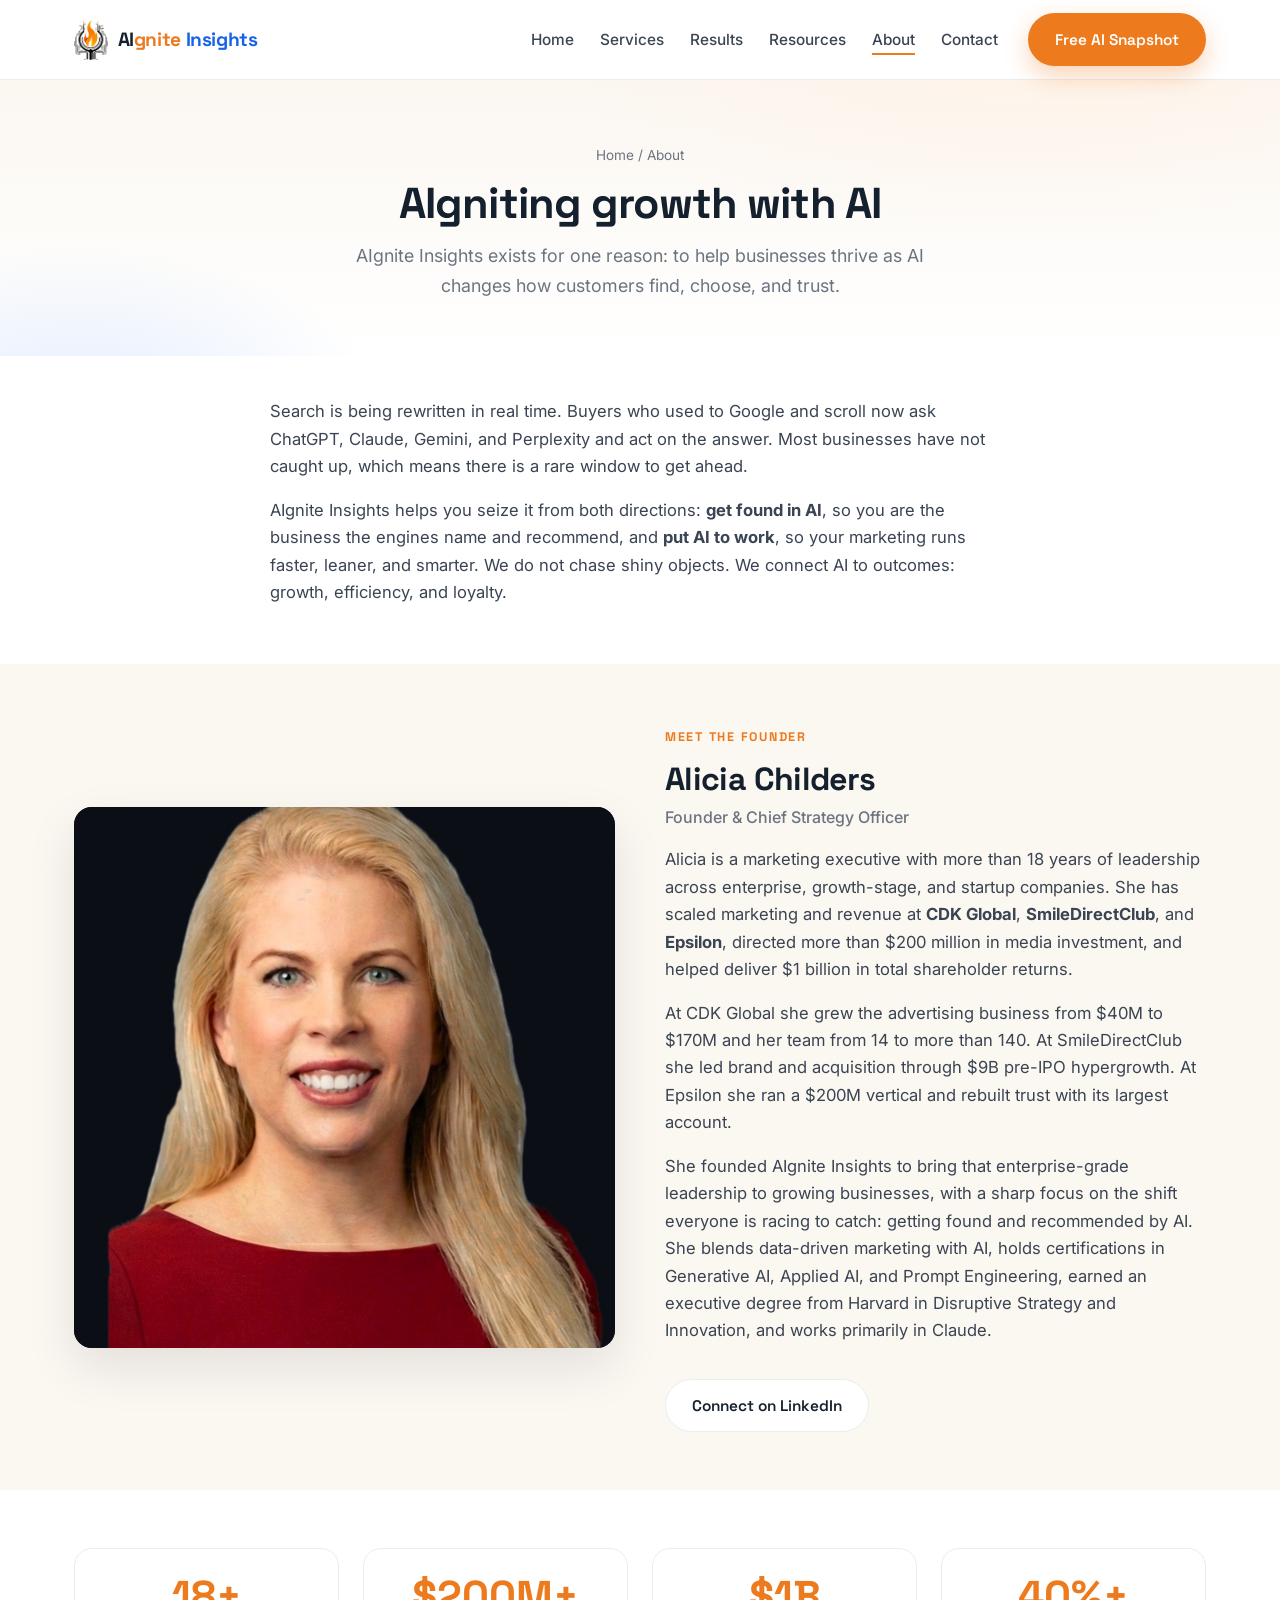
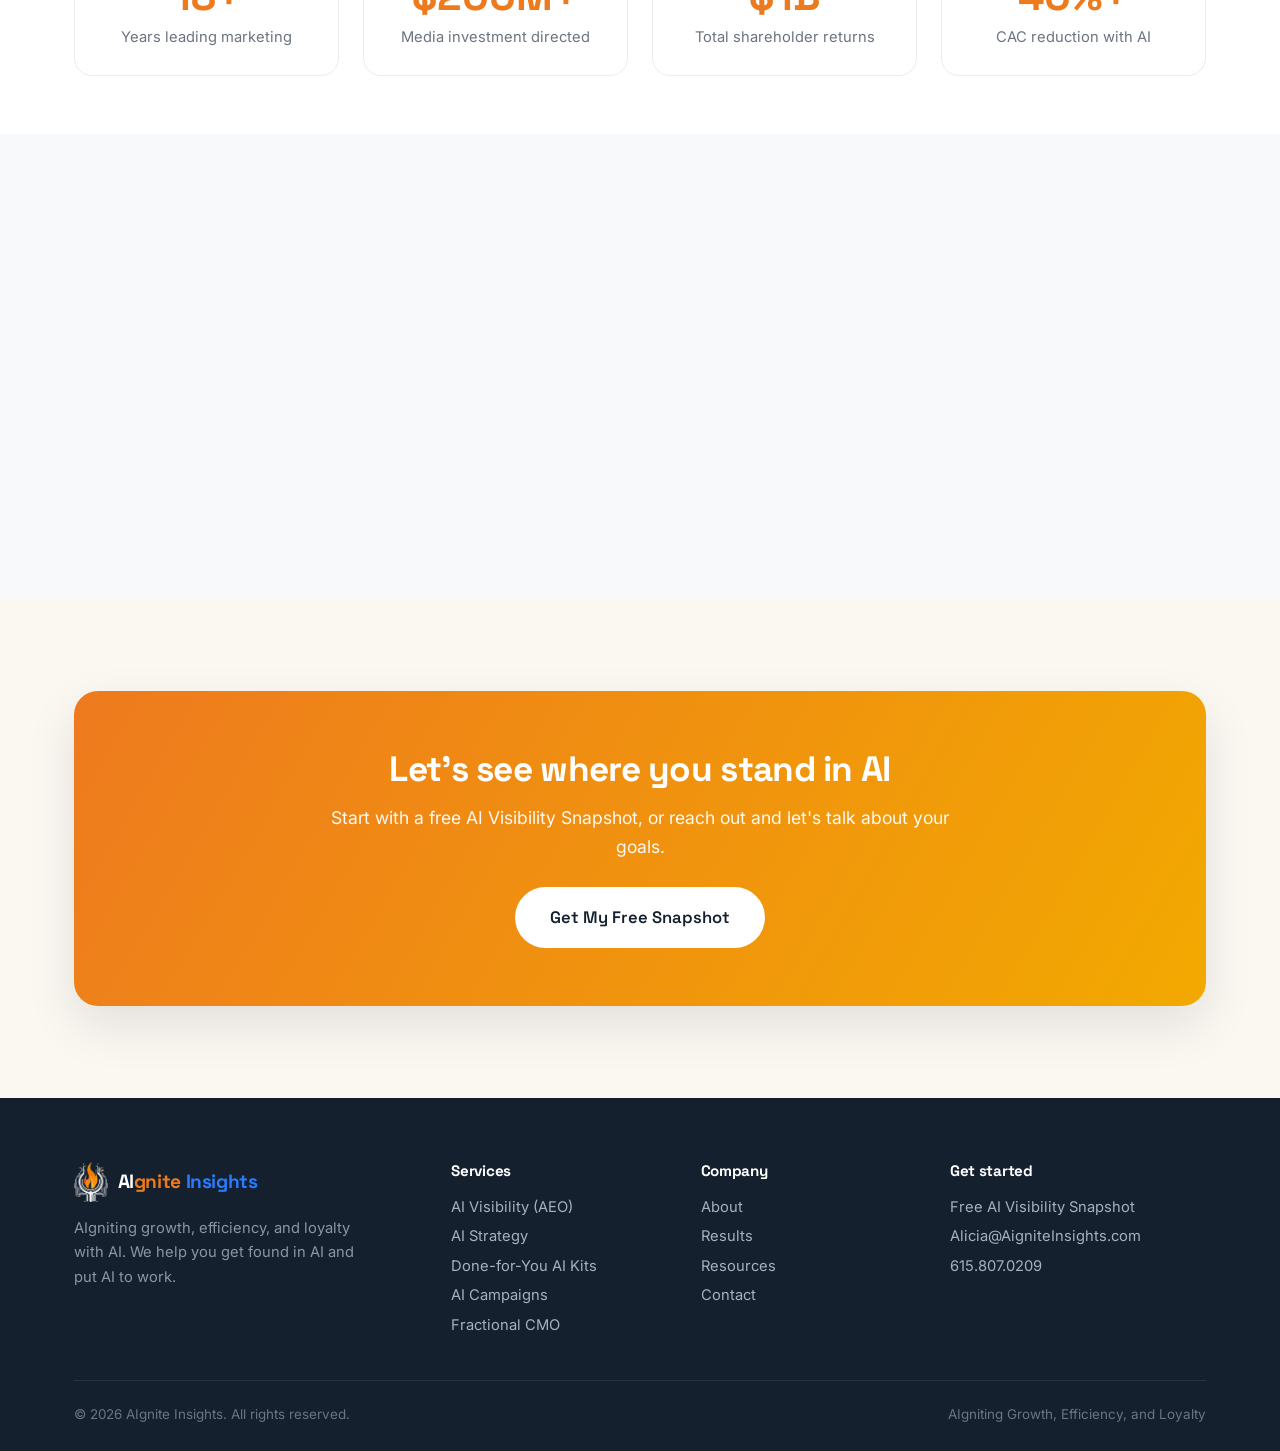
==== about.html @ 769aac4e "Initial AIgnite Insights site: light AEO-native build, AI Visibility Checker, Claude-forward, electr" ====
<!DOCTYPE html>
<html lang="en">
<head>
  <meta charset="UTF-8" />
  <meta name="viewport" content="width=device-width, initial-scale=1.0" />
  <title>About | AIgnite Insights</title>
  <meta name="description" content="AIgnite Insights was founded by Alicia Childers to help businesses get found in AI and put AI to work. AIgniting growth, efficiency, and loyalty with AI." />
  <link rel="preconnect" href="https://fonts.googleapis.com" />
  <link rel="preconnect" href="https://fonts.gstatic.com" crossorigin />
  <link href="https://fonts.googleapis.com/css2?family=Inter:wght@400;500;600;700&family=Space+Grotesk:wght@500;600;700&display=swap" rel="stylesheet" />
  <link rel="icon" type="image/png" href="assets/favicon.png" />
  <link rel="stylesheet" href="css/style.css" />
  <link rel="canonical" href="https://aigniteinsights.com/about.html" />
  <meta property="og:type" content="website" />
  <meta property="og:site_name" content="AIgnite Insights" />
  <meta property="og:title" content="About | AIgnite Insights" />
  <meta property="og:description" content="Founded by Alicia Childers to help businesses get found in AI and put AI to work." />
  <meta property="og:url" content="https://aigniteinsights.com/about.html" />
  <meta property="og:image" content="https://aigniteinsights.com/assets/logo-wordmark-dark.png" />
  <meta name="twitter:card" content="summary_large_image" />
  <script type="application/ld+json">
  {"@context":"https://schema.org","@graph":[
    {"@type":"BreadcrumbList","itemListElement":[
      {"@type":"ListItem","position":1,"name":"Home","item":"https://aigniteinsights.com/"},
      {"@type":"ListItem","position":2,"name":"About","item":"https://aigniteinsights.com/about.html"}]},
    {"@type":"Person","name":"Alicia Childers","jobTitle":"Founder & Chief Strategy Officer","worksFor":{"@type":"Organization","name":"AIgnite Insights"},"description":"Marketing executive with 18+ years scaling brands and revenue at CDK Global, SmileDirectClub, and Epsilon, now helping businesses get found in AI and put AI to work.","alumniOf":{"@type":"CollegeOrUniversity","name":"Harvard University"},"knowsAbout":["AI visibility","Answer Engine Optimization","Generative AI","Marketing strategy","Fractional CMO"],"sameAs":["https://www.linkedin.com/in/aliciachilders/","https://www.linkedin.com/company/aignite-insights"]}
  ]}
  </script>
</head>
<body>
  <header class="header">
    <div class="container nav">
      <a href="index.html" class="logo"><img src="assets/logo-mark-dark.png" alt="AIgnite Insights" /><b>AI<span class="lo">gnite</span> <span class="lb">Insights</span></b></a>
      <nav class="nav__menu">
        <ul class="nav__links">
          <li><a href="index.html">Home</a></li>
          <li><a href="services.html">Services</a></li>
          <li><a href="results.html">Results</a></li>
          <li><a href="resources.html">Resources</a></li>
          <li><a href="about.html" class="active">About</a></li>
          <li><a href="contact.html">Contact</a></li>
        </ul>
        <a href="free-audit.html" class="btn btn--primary">Free AI Snapshot</a>
      </nav>
      <button class="nav__toggle" aria-label="Menu"><span></span><span></span><span></span></button>
    </div>
  </header>

  <section class="page-hero">
    <div class="container">
      <div class="breadcrumb"><a href="index.html">Home</a> / About</div>
      <h1>AIgniting growth with AI</h1>
      <p>AIgnite Insights exists for one reason: to help businesses thrive as AI changes how customers find, choose, and trust.</p>
    </div>
  </section>

  <!-- Intro -->
  <section class="section" style="padding-top:42px;padding-bottom:42px">
    <div class="container">
      <div class="prose reveal">
        <p>Search is being rewritten in real time. Buyers who used to Google and scroll now ask ChatGPT, Claude, Gemini, and Perplexity and act on the answer. Most businesses have not caught up, which means there is a rare window to get ahead.</p>
        <p>AIgnite Insights helps you seize it from both directions: <b>get found in AI</b>, so you are the business the engines name and recommend, and <b>put AI to work</b>, so your marketing runs faster, leaner, and smarter. We do not chase shiny objects. We connect AI to outcomes: growth, efficiency, and loyalty.</p>
      </div>
    </div>
  </section>

  <!-- Founder -->
  <section class="section section--cream" style="padding-top:58px;padding-bottom:58px">
    <div class="container">
      <div class="split">
        <div class="reveal">
          <div class="founder-photo">
            <img src="assets/alicia.jpg" alt="Alicia Childers, Founder of AIgnite Insights" onerror="this.style.display='none'" />
            <span class="mono">AC</span>
          </div>
        </div>
        <div class="reveal">
          <span class="eyebrow">Meet the Founder</span>
          <h2 style="font-size:2rem;margin-bottom:6px">Alicia Childers</h2>
          <p style="color:var(--muted);margin-bottom:16px;font-weight:500">Founder &amp; Chief Strategy Officer</p>
          <div class="prose" style="margin:0">
            <p>Alicia is a marketing executive with more than 18 years of leadership across enterprise, growth-stage, and startup companies. She has scaled marketing and revenue at <b>CDK Global</b>, <b>SmileDirectClub</b>, and <b>Epsilon</b>, directed more than $200 million in media investment, and helped deliver $1 billion in total shareholder returns.</p>
            <p>At CDK Global she grew the advertising business from $40M to $170M and her team from 14 to more than 140. At SmileDirectClub she led brand and acquisition through $9B pre-IPO hypergrowth. At Epsilon she ran a $200M vertical and rebuilt trust with its largest account.</p>
            <p>She founded AIgnite Insights to bring that enterprise-grade leadership to growing businesses, with a sharp focus on the shift everyone is racing to catch: getting found and recommended by AI. She blends data-driven marketing with AI, holds certifications in Generative AI, Applied AI, and Prompt Engineering, earned an executive degree from Harvard in Disruptive Strategy and Innovation, and works primarily in Claude.</p>
          </div>
          <a href="https://www.linkedin.com/in/aliciachilders/" target="_blank" rel="noopener" class="btn btn--outline" style="margin-top:18px">Connect on LinkedIn</a>
        </div>
      </div>
    </div>
  </section>

  <!-- Credibility stats -->
  <section class="section" style="padding-top:58px;padding-bottom:58px">
    <div class="container">
      <div class="grid grid-4">
        <div class="stat reveal"><div class="stat__num">18+</div><div class="stat__lbl">Years leading marketing</div></div>
        <div class="stat reveal"><div class="stat__num">$200M+</div><div class="stat__lbl">Media investment directed</div></div>
        <div class="stat reveal"><div class="stat__num">$1B</div><div class="stat__lbl">Total shareholder returns</div></div>
        <div class="stat reveal"><div class="stat__num">40%+</div><div class="stat__lbl">CAC reduction with AI</div></div>
      </div>
    </div>
  </section>

  <!-- Beliefs -->
  <section class="section section--light" style="padding-top:58px;padding-bottom:58px">
    <div class="container" style="max-width:820px">
      <div class="section-head center reveal"><span class="eyebrow">What We Believe</span><h2>How we think about AI</h2></div>
      <div class="prose reveal" style="max-width:760px">
        <ul>
          <li>AI visibility is the new front door. If AI cannot find you, you are invisible to your next customer.</li>
          <li>AI should serve outcomes, not hype. Every tool and tactic ties back to growth.</li>
          <li>Senior thinking beats more dashboards. You work directly with an experienced strategist.</li>
          <li>Proof over promises. We measure what AI says about you and show it improving.</li>
          <li>We work hands-on in the leading AI tools, with Claude as our primary engine, so our guidance is grounded in what actually works.</li>
        </ul>
      </div>
    </div>
  </section>

  <section class="section section--cream">
    <div class="container">
      <div class="cta-banner reveal">
        <h2>Let's see where you stand in AI</h2>
        <p>Start with a free AI Visibility Snapshot, or reach out and let's talk about your goals.</p>
        <a href="free-audit.html" class="btn btn--light btn--lg">Get My Free Snapshot</a>
      </div>
    </div>
  </section>

  <footer class="footer">
    <div class="container">
      <div class="footer__grid">
        <div>
          <a href="index.html" class="logo"><img src="assets/logo-mark-white.png" alt="AIgnite Insights" style="height:40px" /><b>AI<span class="lo">gnite</span> <span class="lb">Insights</span></b></a>
          <p class="footer__about">AIgniting growth, efficiency, and loyalty with AI. We help you get found in AI and put AI to work.</p>
        </div>
        <div><h4>Services</h4><a href="services.html">AI Visibility (AEO)</a><br/><a href="services.html">AI Strategy</a><br/><a href="services.html">Done-for-You AI Kits</a><br/><a href="services.html">AI Campaigns</a><br/><a href="services.html">Fractional CMO</a></div>
        <div><h4>Company</h4><a href="about.html">About</a><br/><a href="results.html">Results</a><br/><a href="resources.html">Resources</a><br/><a href="contact.html">Contact</a></div>
        <div><h4>Get started</h4><a href="free-audit.html">Free AI Visibility Snapshot</a><br/><a href="mailto:Alicia@AigniteInsights.com">Alicia@AigniteInsights.com</a><br/><a href="tel:6158070209">615.807.0209</a></div>
      </div>
      <div class="footer__bottom">
        <span>&copy; <span id="year">2026</span> AIgnite Insights. All rights reserved.</span>
        <span>AIgniting Growth, Efficiency, and Loyalty</span>
      </div>
    </div>
  </footer>
  <script src="js/main.js"></script>
</body>
</html>
---- css/style.css ----
/* ===== AIgnite Insights — light & airy ===== */
:root{
  --ink:#15202e; --text:#3a4453; --muted:#6b7480; --line:#e9ecf1;
  --orange:#ee7a1e; --orange-bright:#ff8a2b; --gold:#f2a900;
  --soft:#fff3e8; --cream:#fbf7f1; --light:#f7f9fb; --white:#fff;
  --ok:#1d9b54; --bad:#d9534f;
  --radius:18px; --radius-sm:12px;
  --shadow:0 20px 50px rgba(21,32,46,.10);
  --shadow-sm:0 8px 22px rgba(21,32,46,.07);
  --font-head:'Space Grotesk',-apple-system,system-ui,sans-serif;
  --font:'Inter',-apple-system,system-ui,sans-serif;
  --maxw:1180px;
}
*{box-sizing:border-box;margin:0;padding:0}
html{scroll-behavior:smooth}
body{font-family:var(--font);color:var(--text);background:var(--white);line-height:1.65;-webkit-font-smoothing:antialiased}
img{max-width:100%;display:block}
a{color:inherit;text-decoration:none}
h1,h2,h3,h4{font-family:var(--font-head);font-weight:700;line-height:1.12;letter-spacing:-.02em;color:var(--ink)}
.container{max-width:var(--maxw);margin:0 auto;padding:0 24px}
.eyebrow{display:inline-block;font-family:var(--font-head);font-weight:700;font-size:.78rem;letter-spacing:.14em;text-transform:uppercase;color:var(--orange);margin-bottom:14px}
.center{text-align:center}

/* buttons */
.btn{display:inline-flex;align-items:center;justify-content:center;gap:8px;font-family:var(--font-head);font-weight:600;font-size:.96rem;padding:13px 26px;border-radius:999px;border:1.6px solid transparent;cursor:pointer;transition:.2s;white-space:nowrap}
.btn--primary{background:var(--orange);color:#fff;box-shadow:0 10px 24px rgba(238,122,30,.32)}
.btn--primary:hover{background:var(--orange-bright);transform:translateY(-2px);box-shadow:0 16px 32px rgba(238,122,30,.42)}
.btn--outline{background:#fff;color:var(--ink);border-color:var(--line)}
.btn--outline:hover{border-color:var(--orange);color:var(--orange);transform:translateY(-2px)}
.btn--light{background:#fff;color:var(--ink)}
.btn--light:hover{transform:translateY(-2px);box-shadow:var(--shadow-sm)}
.btn--lg{padding:16px 34px;font-size:1.04rem}
.btn--block{display:flex;width:100%}

/* header */
.header{position:sticky;top:0;z-index:50;background:rgba(255,255,255,.9);backdrop-filter:blur(12px);border-bottom:1px solid var(--line)}
.nav{display:flex;align-items:center;justify-content:space-between;padding:13px 24px}
.logo{display:flex;align-items:center;gap:10px}
.logo img{height:40px;width:auto}
.logo b{font-family:var(--font-head);font-weight:700;font-size:1.2rem;color:var(--ink);letter-spacing:-.02em}
.logo b span{color:var(--orange)}
.nav__menu{display:flex;align-items:center;gap:30px}
.nav__links{display:flex;gap:26px;list-style:none}
.nav__links a{font-weight:500;font-size:.96rem;color:var(--text);position:relative;padding:4px 0}
.nav__links a::after{content:"";position:absolute;left:0;bottom:-2px;height:2px;width:0;background:var(--orange);transition:width .2s}
.nav__links a:hover::after,.nav__links a.active::after{width:100%}
.nav__toggle{display:none;background:none;border:0;cursor:pointer;flex-direction:column;gap:5px}
.nav__toggle span{width:24px;height:2px;background:var(--ink)}

/* hero (light) */
.hero{background:radial-gradient(900px 460px at 85% -10%,var(--soft),transparent 60%),linear-gradient(180deg,var(--cream),#fff);overflow:hidden}
.hero__grid{display:grid;grid-template-columns:1.05fr .95fr;gap:54px;align-items:center;padding:70px 24px 80px}
.stars{color:var(--gold);letter-spacing:2px;font-size:1rem}
.hero__rating{display:flex;align-items:center;gap:10px;margin-bottom:18px;font-size:.9rem;color:var(--muted);font-weight:500}
.hero h1{font-size:3.25rem;line-height:1.05;color:var(--ink)}
.hero h1 .grad{color:var(--orange)}
.hero__lead{font-size:1.16rem;color:var(--text);margin:20px 0 24px;max-width:540px}
.hero__points{list-style:none;display:grid;gap:10px;margin-bottom:8px}
.hero__points li{display:flex;gap:10px;align-items:flex-start;font-weight:500;color:var(--ink)}
.hero__points li::before{content:"\2713";flex:0 0 22px;width:22px;height:22px;border-radius:50%;background:var(--soft);color:var(--orange);display:grid;place-items:center;font-weight:800;font-size:.72rem;margin-top:3px}

/* form card */
.form-card{background:#fff;border:1px solid var(--line);border-top:5px solid var(--orange);border-radius:var(--radius);box-shadow:var(--shadow);padding:30px}
.form-card h3{font-size:1.35rem;margin-bottom:4px}
.form-card>p{color:var(--muted);font-size:.94rem;margin-bottom:18px}
.field{margin-bottom:13px}
.field label{display:block;font-size:.8rem;font-weight:600;color:var(--muted);margin-bottom:5px}
.field input,.field select,.field textarea{width:100%;padding:12px 14px;border:1px solid var(--line);border-radius:var(--radius-sm);font-family:var(--font);font-size:.96rem;background:#fff;color:var(--ink)}
.field input:focus,.field select:focus,.field textarea:focus{outline:none;border-color:var(--orange);box-shadow:0 0 0 3px rgba(238,122,30,.12)}
.form-note{font-size:.78rem;color:var(--muted);margin-top:10px;text-align:center}
.form-status{font-size:.9rem;margin-top:12px;text-align:center}

/* trust bar */
.trustbar{background:#fff;border-bottom:1px solid var(--line);padding:24px 0}
.trustbar .container{display:flex;align-items:center;justify-content:center;gap:8px 30px;flex-wrap:wrap}
.trustbar p{width:100%;text-align:center;font-family:var(--font-head);font-size:.72rem;letter-spacing:.16em;text-transform:uppercase;color:var(--muted);margin-bottom:4px}
.trustbar span{font-family:var(--font-head);font-weight:600;color:#9aa3b0;font-size:1.05rem}

/* sections */
.section{padding:92px 0}
.section--cream{background:var(--cream)}
.section--light{background:var(--light)}
.section-head{max-width:740px;margin:0 auto 52px}
.section-head.center{text-align:center}
.section-head h2{font-size:2.4rem}
.section-head p{margin-top:14px;font-size:1.12rem;color:var(--muted)}

/* grids + cards */
.grid{display:grid;gap:24px}
.grid-2{grid-template-columns:repeat(2,1fr)}
.grid-3{grid-template-columns:repeat(3,1fr)}
.grid-4{grid-template-columns:repeat(4,1fr)}
.card{background:#fff;border:1px solid var(--line);border-radius:var(--radius);padding:30px;transition:.22s}
.card:hover{transform:translateY(-6px);box-shadow:var(--shadow);border-color:transparent}
.card__icon{width:52px;height:52px;border-radius:14px;display:grid;place-items:center;font-size:1.45rem;background:var(--soft);margin-bottom:18px}
.card h3{font-size:1.2rem;margin-bottom:9px}
.card p{font-size:.97rem;color:var(--muted)}
.card .more{display:inline-block;margin-top:14px;font-family:var(--font-head);font-weight:600;font-size:.9rem;color:var(--orange)}
.card--feature{border-color:rgba(238,122,30,.4);background:linear-gradient(180deg,#fff,var(--soft))}

/* steps / process */
.steps{display:grid;grid-template-columns:repeat(3,1fr);gap:26px;position:relative}
.step{background:#fff;border:1px solid var(--line);border-radius:var(--radius);padding:30px;text-align:center}
.step__num{width:54px;height:54px;border-radius:50%;margin:0 auto 16px;display:grid;place-items:center;font-family:var(--font-head);font-weight:700;font-size:1.3rem;color:#fff;background:linear-gradient(135deg,var(--orange),var(--gold))}
.step h3{font-size:1.18rem;margin-bottom:8px}
.step p{color:var(--muted);font-size:.96rem}

/* framework pillars */
.framework{display:grid;grid-template-columns:repeat(4,1fr);gap:22px}
.fw{background:#fff;border:1px solid var(--line);border-radius:var(--radius);padding:26px;text-align:center}
.fw b{display:block;font-family:var(--font-head);font-size:1.3rem;color:var(--orange);margin-bottom:8px}
.fw p{font-size:.92rem;color:var(--muted)}

/* comparison table */
.compare{width:100%;border-collapse:separate;border-spacing:0;background:#fff;border:1px solid var(--line);border-radius:var(--radius);overflow:hidden;box-shadow:var(--shadow-sm)}
.compare th,.compare td{padding:16px 18px;text-align:left;border-bottom:1px solid var(--line);font-size:.98rem}
.compare thead th{font-family:var(--font-head);font-size:.95rem;background:var(--light)}
.compare thead th:nth-child(3){color:var(--orange)}
.compare td:first-child{font-weight:500;color:var(--ink)}
.compare tr:last-child td{border-bottom:0}
.compare .x{color:var(--bad);font-weight:700}
.compare .v{color:var(--ok);font-weight:700}

/* checker tool */
.checker{background:#fff;border:1px solid var(--line);border-radius:22px;box-shadow:var(--shadow);max-width:760px;margin:0 auto;overflow:hidden}
.checker__head{background:linear-gradient(120deg,var(--orange),var(--gold));color:#fff;padding:26px 30px}
.checker__head h3{color:#fff;font-size:1.4rem}
.checker__head p{color:rgba(255,255,255,.92);font-size:.95rem;margin-top:4px}
.checker__body{padding:30px}
.checker__progress{height:6px;background:var(--line);border-radius:999px;overflow:hidden;margin-bottom:22px}
.checker__progress i{display:block;height:100%;width:0;background:var(--orange);transition:width .35s}
.q__num{font-family:var(--font-head);font-size:.8rem;font-weight:600;letter-spacing:.1em;text-transform:uppercase;color:var(--muted);margin-bottom:8px}
.q__text{font-family:var(--font-head);font-weight:600;font-size:1.25rem;color:var(--ink);margin-bottom:20px}
.q__opts{display:grid;gap:12px}
.opt{display:flex;align-items:center;gap:12px;width:100%;text-align:left;padding:15px 18px;border:1.5px solid var(--line);border-radius:var(--radius-sm);background:#fff;cursor:pointer;font-size:1rem;font-weight:500;color:var(--ink);transition:.16s}
.opt:hover{border-color:var(--orange);background:var(--soft)}
.opt b{margin-left:auto;color:var(--muted);font-size:.85rem;font-weight:500}
/* result */
.result{text-align:center}
.gauge{--p:0;width:170px;height:170px;border-radius:50%;margin:6px auto 18px;display:grid;place-items:center;background:conic-gradient(var(--orange) calc(var(--p)*1%),var(--line) 0)}
.gauge__inner{width:128px;height:128px;border-radius:50%;background:#fff;display:grid;place-items:center;flex-direction:column}
.gauge__num{font-family:var(--font-head);font-weight:700;font-size:2.6rem;color:var(--ink);line-height:1}
.gauge__lbl{font-size:.74rem;letter-spacing:.12em;text-transform:uppercase;color:var(--muted)}
.result h3{font-size:1.5rem;margin-bottom:8px}
.result__band{display:inline-block;font-family:var(--font-head);font-weight:700;font-size:.85rem;letter-spacing:.08em;text-transform:uppercase;padding:6px 16px;border-radius:999px;margin-bottom:14px}
.result p{color:var(--text);max-width:520px;margin:0 auto 22px}
.result .lead-mini{border-top:1px solid var(--line);padding-top:22px;margin-top:6px;text-align:left}

/* testimonials */
.testi{background:#fff;border:1px solid var(--line);border-radius:var(--radius);padding:28px;box-shadow:var(--shadow-sm)}
.testi__stars{color:var(--gold);letter-spacing:2px;margin-bottom:12px}
.testi__text{font-size:1rem;color:var(--text);margin-bottom:16px}
.testi__who{font-family:var(--font-head);font-weight:600;color:var(--ink);font-size:.95rem}
.testi__who small{display:block;font-weight:400;color:var(--muted);font-size:.85rem;margin-top:2px}

/* stat tiles */
.stat{background:#fff;border:1px solid var(--line);border-radius:var(--radius);padding:26px;text-align:center}
.stat__num{font-family:var(--font-head);font-weight:700;font-size:2.6rem;color:var(--orange);line-height:1}
.stat__lbl{color:var(--muted);font-size:.92rem;margin-top:8px}

/* split */
.split{display:grid;grid-template-columns:1fr 1fr;gap:50px;align-items:center}

/* CTA banner */
.cta-banner{background:linear-gradient(120deg,var(--orange),var(--gold));border-radius:24px;padding:58px;text-align:center;color:#fff;box-shadow:var(--shadow)}
.cta-banner h2{color:#fff;font-size:2.2rem}
.cta-banner p{color:rgba(255,255,255,.95);max-width:620px;margin:14px auto 26px;font-size:1.1rem}

/* FAQ */
.faq{border-bottom:1px solid var(--line);padding:18px 0}
.faq summary{font-family:var(--font-head);font-weight:600;font-size:1.06rem;color:var(--ink);cursor:pointer;list-style:none;display:flex;justify-content:space-between;gap:16px;align-items:center}
.faq summary::-webkit-details-marker{display:none}
.faq summary::after{content:"+";color:var(--orange);font-size:1.5rem;font-weight:700;line-height:1}
.faq[open] summary::after{content:"\2212"}
.faq__a{padding-top:12px}
.faq__a p{color:var(--muted)}

/* footer */
.footer{background:var(--ink);color:#a7b0bd;padding:64px 0 26px}
.footer .logo b{color:#fff}
.footer__grid{display:grid;grid-template-columns:1.6fr 1fr 1fr 1.2fr;gap:36px;margin-bottom:40px}
.footer__about{margin-top:14px;font-size:.92rem;max-width:300px;color:#8b95a3}
.footer h4{color:#fff;font-size:.95rem;margin-bottom:14px}
.footer a{color:#a7b0bd;font-size:.92rem;line-height:2}
.footer a:hover{color:var(--orange-bright)}
.footer__bottom{border-top:1px solid rgba(255,255,255,.08);padding-top:22px;display:flex;justify-content:space-between;gap:16px;flex-wrap:wrap;font-size:.84rem;color:#6b7480}

/* reveal */
.reveal{opacity:0;transform:translateY(22px);transition:opacity .6s ease,transform .6s ease}
.reveal.in{opacity:1;transform:none}
@media(prefers-reduced-motion:reduce){.reveal{opacity:1;transform:none}}

/* responsive */
@media(max-width:920px){
  .hero__grid,.split{grid-template-columns:1fr;gap:36px}
  .grid-3,.grid-4,.framework{grid-template-columns:repeat(2,1fr)}
  .steps{grid-template-columns:1fr}
  .nav__menu{position:fixed;inset:62px 0 auto 0;background:#fff;flex-direction:column;gap:0;padding:10px 24px 24px;border-bottom:1px solid var(--line);box-shadow:var(--shadow);transform:translateY(-130%);transition:.3s;align-items:stretch}
  .nav__menu.open{transform:none}
  .nav__links{flex-direction:column;gap:0}
  .nav__links li{border-bottom:1px solid var(--line)}
  .nav__links a{display:block;padding:14px 0}
  .nav__menu .btn{margin-top:14px}
  .nav__toggle{display:flex}
  .hero h1{font-size:2.5rem}
  .section{padding:64px 0}
  .section-head h2{font-size:1.9rem}
}
@media(max-width:560px){
  .grid-3,.grid-4,.grid-2,.framework{grid-template-columns:1fr}
  .cta-banner{padding:38px 22px}
  .compare th,.compare td{padding:12px 12px;font-size:.9rem}
}

/* interior utilities */
.breadcrumb{font-size:.85rem;color:var(--muted);margin-bottom:12px}
.breadcrumb a:hover{color:var(--orange)}
.page-hero{background:radial-gradient(800px 360px at 80% -20%,var(--soft),transparent 60%),linear-gradient(180deg,var(--cream),#fff);padding:64px 0 56px;text-align:center}
.page-hero h1{font-size:2.7rem}
.page-hero p{max-width:640px;margin:14px auto 0;font-size:1.12rem;color:var(--muted)}
.prose{max-width:740px;margin:0 auto;color:var(--text)}
.prose p{margin-bottom:16px;font-size:1.04rem}
.prose h2{margin:30px 0 12px;font-size:1.55rem;color:var(--ink)}
.prose ul{margin:0 0 16px 0;list-style:none;display:grid;gap:10px}
.prose ul li{display:flex;gap:10px}.prose ul li::before{content:"\2713";color:var(--orange);font-weight:800}
.svc{padding:46px 0;border-bottom:1px solid var(--line)}
.svc:last-child{border-bottom:0}
.svc__tag{font-family:var(--font-head);font-weight:700;font-size:.78rem;letter-spacing:.12em;text-transform:uppercase;color:var(--orange);margin-bottom:8px}
.svc h2{font-size:1.9rem;margin-bottom:10px}
.svc .meta{margin-top:14px;font-size:.95rem;color:var(--muted)}
.svc .meta b{color:var(--ink)}

/* ===== Electric blue supporting accent (hot-flame core) ===== */
:root{ --electric:#2b7bff; --electric-deep:#1763e6; --electric-bright:#3d8bff; }
.hero h1 .grad{background:linear-gradient(102deg,var(--orange-bright) 30%,#ff5a2a 47%,var(--electric-bright) 88%);-webkit-background-clip:text;background-clip:text;-webkit-text-fill-color:transparent}
.hero{background:radial-gradient(900px 460px at 85% -10%,var(--soft),transparent 60%),radial-gradient(640px 360px at 4% 120%,rgba(43,123,255,.16),transparent 62%),linear-gradient(180deg,var(--cream),#fff)}
.page-hero{background:radial-gradient(800px 360px at 80% -20%,var(--soft),transparent 60%),radial-gradient(520px 300px at 6% 125%,rgba(43,123,255,.14),transparent 60%),linear-gradient(180deg,var(--cream),#fff)}
.fw b{color:var(--electric-deep)}
.card .more{color:var(--electric-deep)}
.card .more:hover{color:var(--orange)}
.checker__progress i{background:linear-gradient(90deg,var(--orange),var(--electric))}
.compare thead th:nth-child(3){color:var(--electric-deep)}
.logo b .lo{color:var(--orange)}
.logo b .lb{color:var(--electric-deep)}
.footer .logo b .lb{color:var(--electric)}
.trustbar span{color:var(--electric-deep)} /* all engine names in electric blue */

/* founder photo */
.founder-photo{position:relative;aspect-ratio:1/1;border-radius:var(--radius);background:linear-gradient(135deg,#11161f,#243044);box-shadow:var(--shadow);overflow:hidden;display:grid;place-items:center}
.founder-photo img{position:absolute;inset:0;width:100%;height:100%;object-fit:cover;object-position:50% 12%}
.founder-photo .mono{font-family:var(--font-head);font-weight:700;font-size:4.5rem;background:linear-gradient(120deg,var(--orange-bright),var(--electric));-webkit-background-clip:text;background-clip:text;-webkit-text-fill-color:transparent}
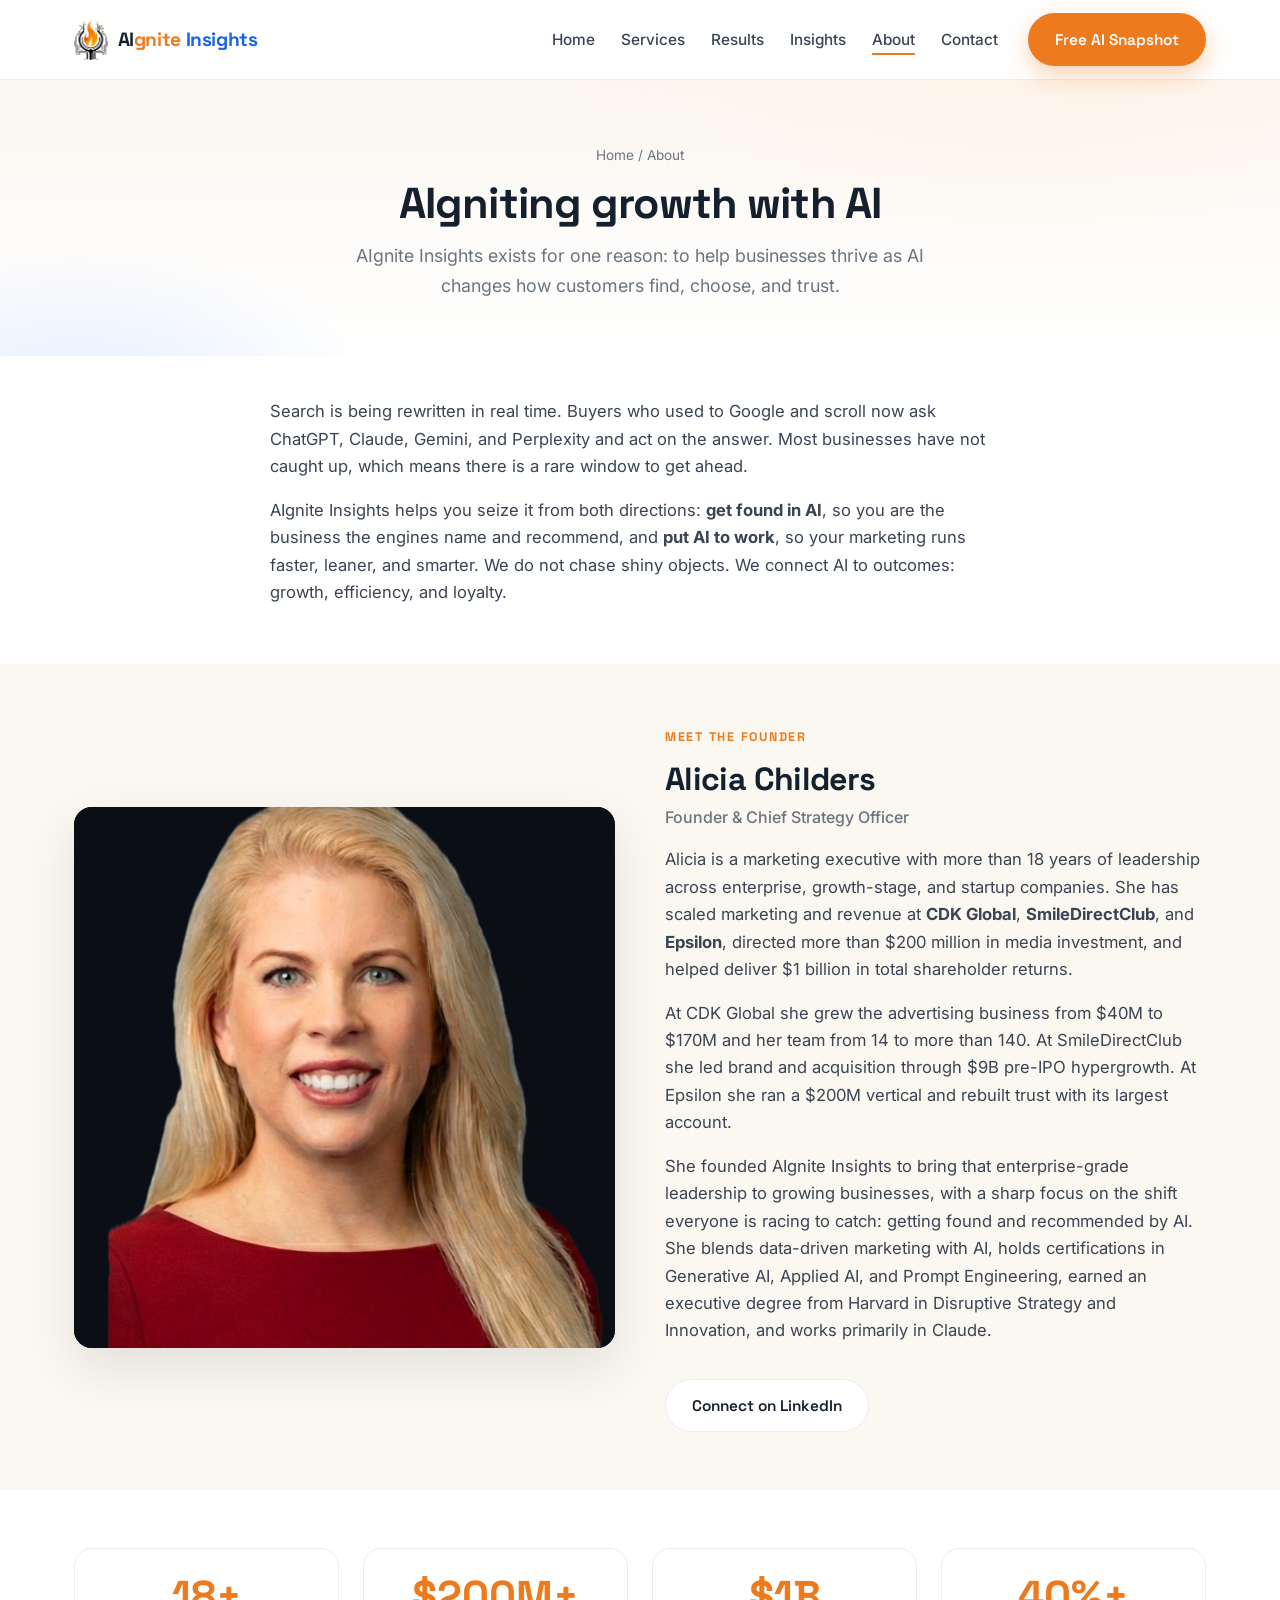
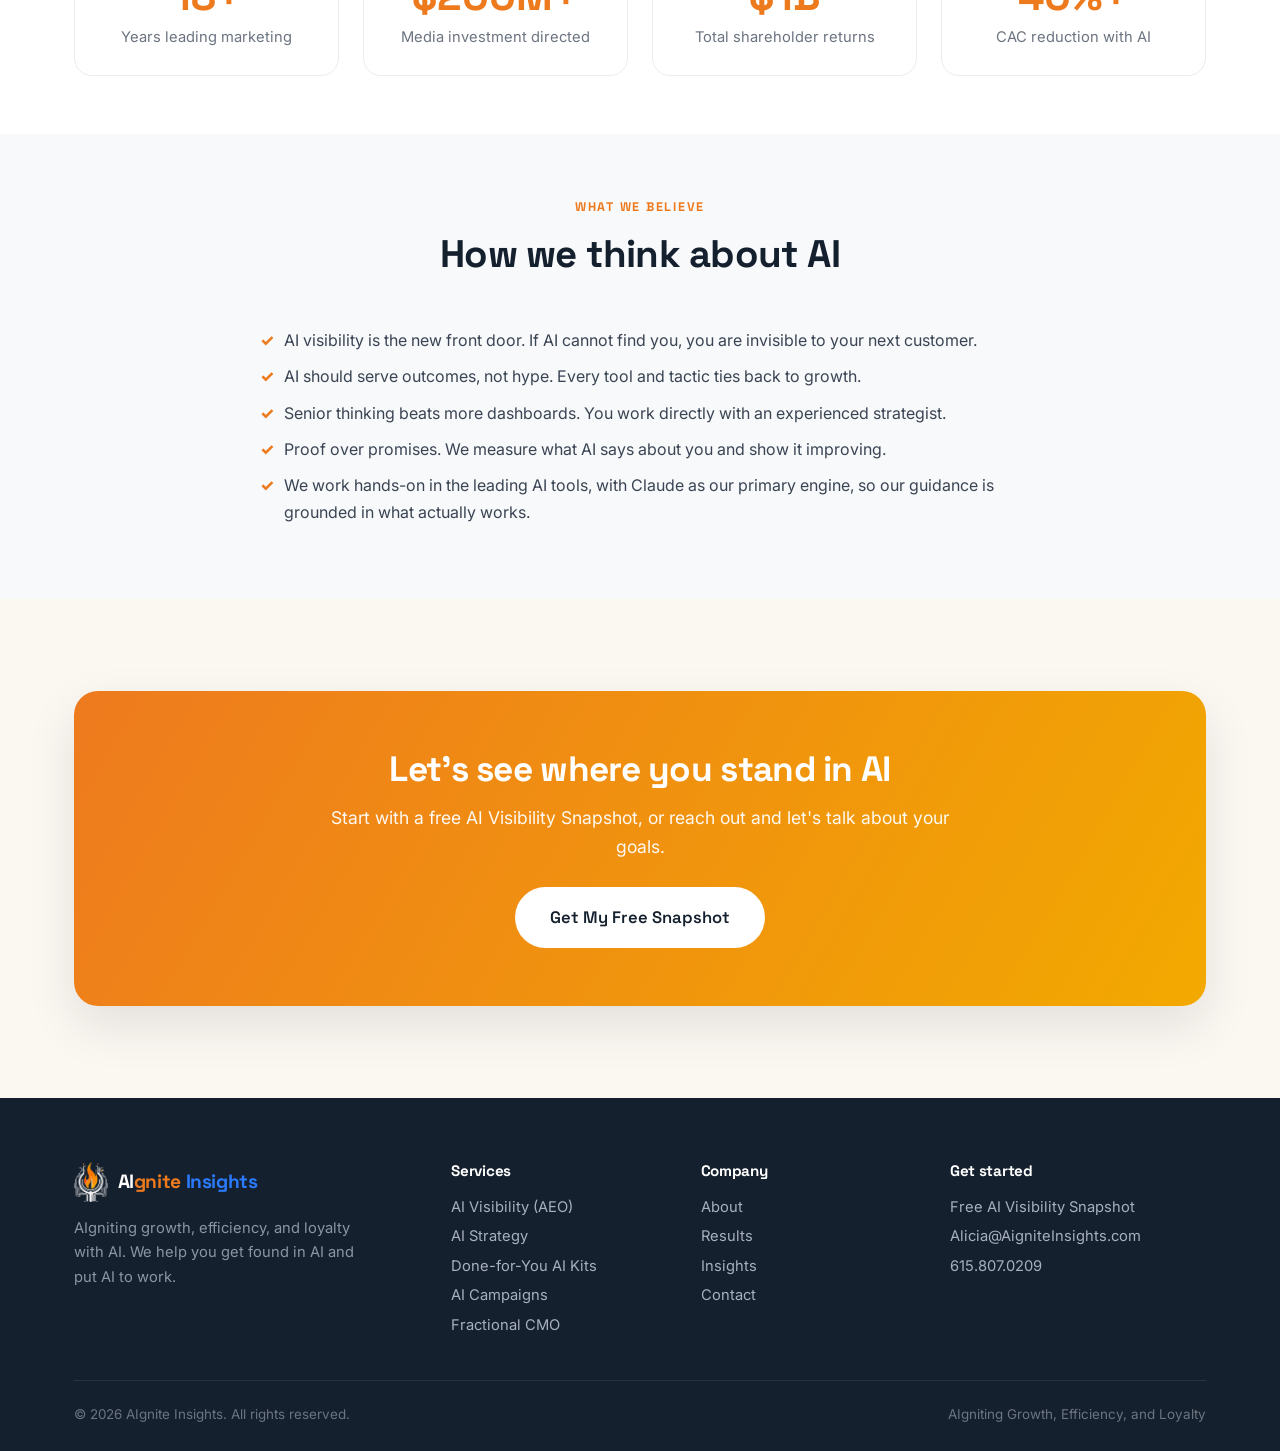
==== commit 7d7831ab: "Rename Resources nav/footer label to Insights site-wide" ====
--- a/about.html
+++ b/about.html
@@ -36,7 +36,7 @@
           <li><a href="index.html">Home</a></li>
           <li><a href="services.html">Services</a></li>
           <li><a href="results.html">Results</a></li>
-          <li><a href="resources.html">Resources</a></li>
+          <li><a href="resources.html">Insights</a></li>
           <li><a href="about.html" class="active">About</a></li>
           <li><a href="contact.html">Contact</a></li>
         </ul>
@@ -135,7 +135,7 @@
           <p class="footer__about">AIgniting growth, efficiency, and loyalty with AI. We help you get found in AI and put AI to work.</p>
         </div>
         <div><h4>Services</h4><a href="services.html">AI Visibility (AEO)</a><br/><a href="services.html">AI Strategy</a><br/><a href="services.html">Done-for-You AI Kits</a><br/><a href="services.html">AI Campaigns</a><br/><a href="services.html">Fractional CMO</a></div>
-        <div><h4>Company</h4><a href="about.html">About</a><br/><a href="results.html">Results</a><br/><a href="resources.html">Resources</a><br/><a href="contact.html">Contact</a></div>
+        <div><h4>Company</h4><a href="about.html">About</a><br/><a href="results.html">Results</a><br/><a href="resources.html">Insights</a><br/><a href="contact.html">Contact</a></div>
         <div><h4>Get started</h4><a href="free-audit.html">Free AI Visibility Snapshot</a><br/><a href="mailto:Alicia@AigniteInsights.com">Alicia@AigniteInsights.com</a><br/><a href="tel:6158070209">615.807.0209</a></div>
       </div>
       <div class="footer__bottom">
--- a/css/style.css
+++ b/css/style.css
@@ -249,3 +249,15 @@
 .founder-photo{position:relative;aspect-ratio:1/1;border-radius:var(--radius);background:linear-gradient(135deg,#11161f,#243044);box-shadow:var(--shadow);overflow:hidden;display:grid;place-items:center}
 .founder-photo img{position:absolute;inset:0;width:100%;height:100%;object-fit:cover;object-position:50% 12%}
 .founder-photo .mono{font-family:var(--font-head);font-weight:700;font-size:4.5rem;background:linear-gradient(120deg,var(--orange-bright),var(--electric));-webkit-background-clip:text;background-clip:text;-webkit-text-fill-color:transparent}
+
+/* ===== Insights / articles ===== */
+.article-meta{display:flex;flex-wrap:wrap;gap:14px;align-items:center;color:var(--muted);font-size:.95rem;margin-top:14px}
+.article-meta .tag{display:inline-block;background:rgba(43,123,255,.10);color:var(--electric-deep);font-weight:600;font-size:.8rem;letter-spacing:.02em;padding:4px 10px;border-radius:999px}
+.article-body{max-width:760px}
+.article-body .lead{font-size:1.2rem;line-height:1.6;color:var(--ink);font-weight:500;margin-bottom:22px}
+.article-body h2{font-family:var(--font-head);font-size:1.5rem;margin:32px 0 10px}
+.article-body .takeaway{background:var(--soft);border-left:4px solid var(--orange);border-radius:10px;padding:18px 22px;margin:26px 0}
+.article-body .takeaway b{color:var(--orange)}
+.article-source{margin-top:30px;padding-top:18px;border-top:1px solid var(--line,#e7e9ee);color:var(--muted);font-size:.92rem}
+.post-card .tag{display:inline-block;background:rgba(43,123,255,.10);color:var(--electric-deep);font-weight:600;font-size:.74rem;letter-spacing:.02em;padding:3px 9px;border-radius:999px;margin-bottom:12px}
+.post-card .post-date{display:block;color:var(--muted);font-size:.85rem;margin-top:10px}
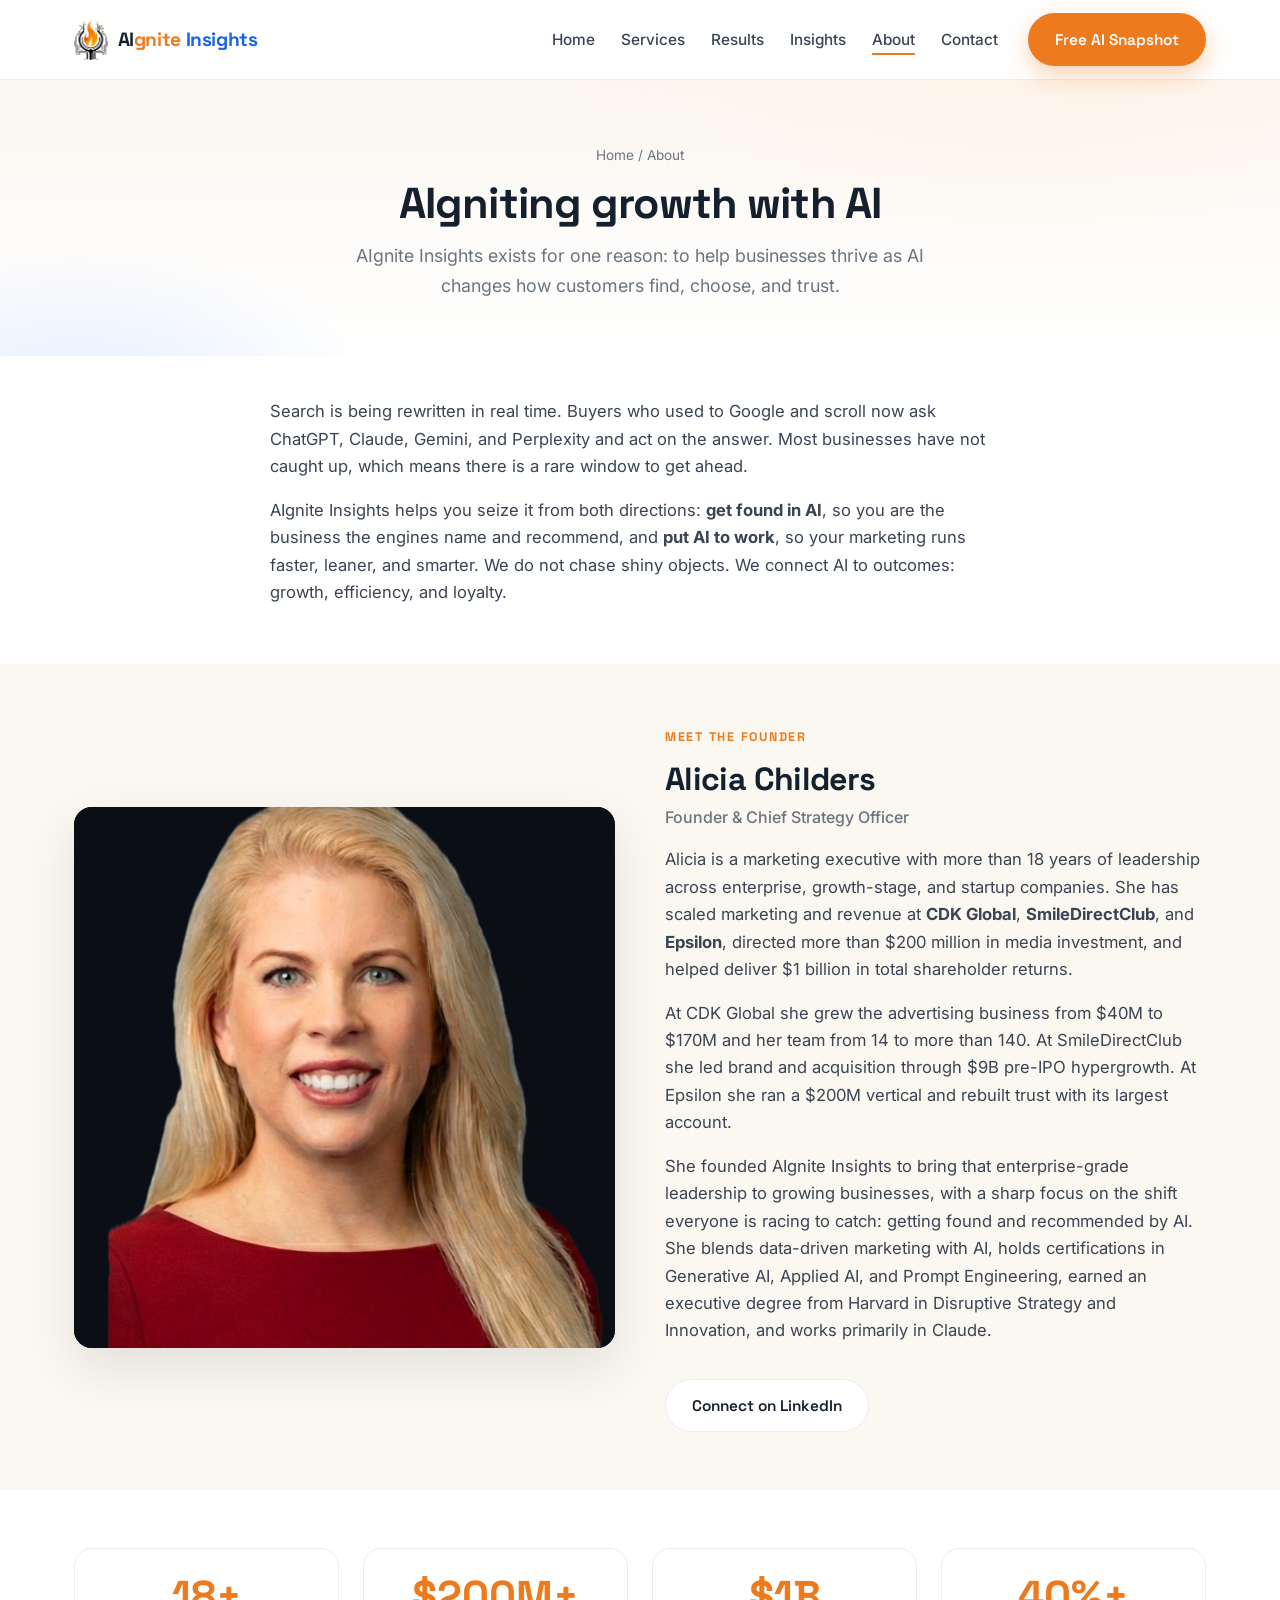
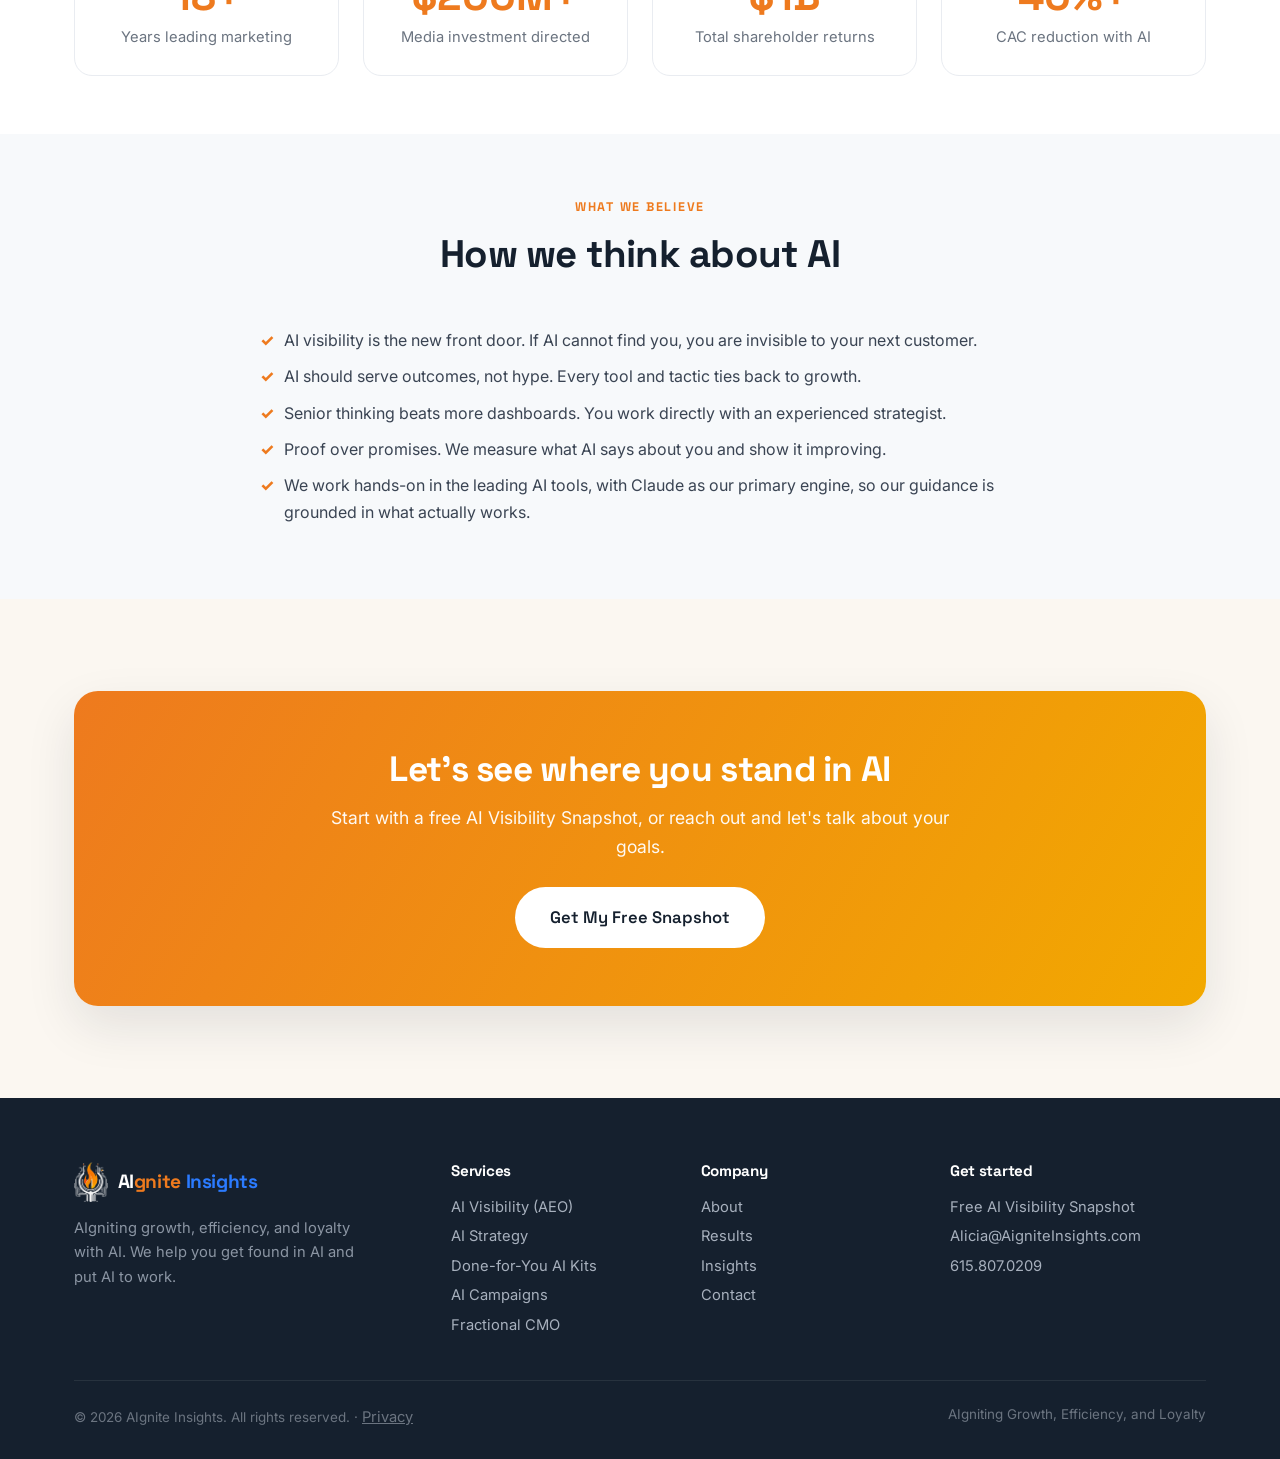
==== commit b622f542: "Add Privacy Policy page + footer links (required for LinkedIn ad/boost)" ====
--- a/about.html
+++ b/about.html
@@ -36,7 +36,7 @@
           <li><a href="index.html">Home</a></li>
           <li><a href="services.html">Services</a></li>
           <li><a href="results.html">Results</a></li>
-          <li><a href="resources.html">Insights</a></li>
+          <li><a href="insights.html">Insights</a></li>
           <li><a href="about.html" class="active">About</a></li>
           <li><a href="contact.html">Contact</a></li>
         </ul>
@@ -135,11 +135,11 @@
           <p class="footer__about">AIgniting growth, efficiency, and loyalty with AI. We help you get found in AI and put AI to work.</p>
         </div>
         <div><h4>Services</h4><a href="services.html">AI Visibility (AEO)</a><br/><a href="services.html">AI Strategy</a><br/><a href="services.html">Done-for-You AI Kits</a><br/><a href="services.html">AI Campaigns</a><br/><a href="services.html">Fractional CMO</a></div>
-        <div><h4>Company</h4><a href="about.html">About</a><br/><a href="results.html">Results</a><br/><a href="resources.html">Insights</a><br/><a href="contact.html">Contact</a></div>
+        <div><h4>Company</h4><a href="about.html">About</a><br/><a href="results.html">Results</a><br/><a href="insights.html">Insights</a><br/><a href="contact.html">Contact</a></div>
         <div><h4>Get started</h4><a href="free-audit.html">Free AI Visibility Snapshot</a><br/><a href="mailto:Alicia@AigniteInsights.com">Alicia@AigniteInsights.com</a><br/><a href="tel:6158070209">615.807.0209</a></div>
       </div>
       <div class="footer__bottom">
-        <span>&copy; <span id="year">2026</span> AIgnite Insights. All rights reserved.</span>
+        <span>&copy; <span id="year">2026</span> AIgnite Insights. All rights reserved. &middot; <a href="https://aigniteinsights.com/privacy.html" style="color:inherit;text-decoration:underline">Privacy</a></span>
         <span>AIgniting Growth, Efficiency, and Loyalty</span>
       </div>
     </div>
